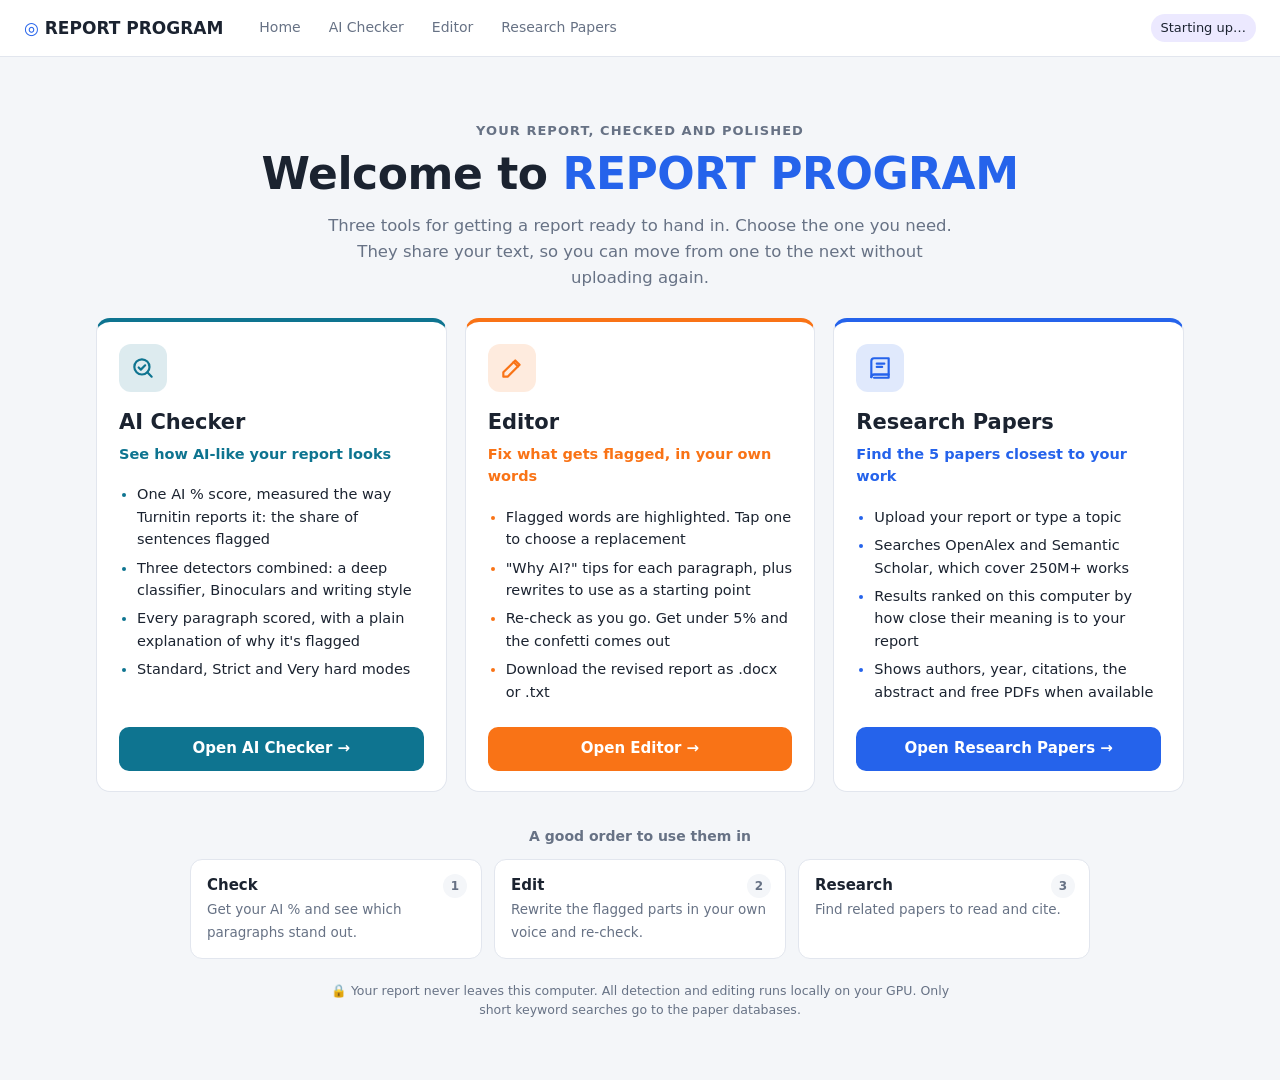
==== static/home.html @ beb29625 "Add home page, fix-all editing, and recalibrated Turnitin-style scoring Home and navigation - New "W" ====
<!doctype html>
<html lang="en">
<head>
  <meta charset="utf-8">
  <meta name="viewport" content="width=device-width, initial-scale=1">
  <title>Report Program</title>
  <meta name="description" content="Check your report for AI writing, edit it in your own words, and find similar research papers.">
  <link rel="stylesheet" href="/static/style.css?v=12">
  <link rel="stylesheet" href="/static/home.css?v=1">
</head>
<body>
<header class="topbar">
  <a class="brand" href="/"><span class="logo">◎</span> REPORT PROGRAM</a>
  <nav class="nav"><a href="/">Home</a><a href="/checker">AI Checker</a><a href="/editor">Editor</a><a href="/papers">Research Papers</a></nav>
  <div id="status" class="status loading">Starting up…</div>
</header>

<main class="home">
  <section class="hero">
    <p class="eyebrow">Your report, checked and polished</p>
    <h1>Welcome to <span>REPORT PROGRAM</span></h1>
    <p class="lead">Three tools for getting a report ready to hand in. Choose the one you need. They share your text, so you can move from one to the next without uploading again.</p>
  </section>

  <section class="tools-grid">
    <article class="tool t-check">
      <div class="tool-icon" aria-hidden="true">
        <svg viewBox="0 0 24 24"><circle cx="11" cy="11" r="7"/><path d="M20 20l-4-4"/><path d="M8 11.5l2 2 4-4"/></svg>
      </div>
      <h2>AI Checker</h2>
      <p class="tag">See how AI-like your report looks</p>
      <ul>
        <li>One AI % score, measured the way Turnitin reports it: the share of sentences flagged</li>
        <li>Three detectors combined: a deep classifier, Binoculars and writing style</li>
        <li>Every paragraph scored, with a plain explanation of why it's flagged</li>
        <li>Standard, Strict and Very hard modes</li>
      </ul>
      <a class="open" href="/checker">Open AI Checker <span aria-hidden="true">→</span></a>
    </article>

    <article class="tool t-edit">
      <div class="tool-icon" aria-hidden="true">
        <svg viewBox="0 0 24 24"><path d="M4 20h4L19 9l-4-4L4 16v4z"/><path d="M13.5 6.5l4 4"/></svg>
      </div>
      <h2>Editor</h2>
      <p class="tag">Fix what gets flagged, in your own words</p>
      <ul>
        <li>Flagged words are highlighted. Tap one to choose a replacement</li>
        <li>"Why AI?" tips for each paragraph, plus rewrites to use as a starting point</li>
        <li>Re-check as you go. Get under 5% and the confetti comes out</li>
        <li>Download the revised report as .docx or .txt</li>
      </ul>
      <a class="open" href="/editor">Open Editor <span aria-hidden="true">→</span></a>
    </article>

    <article class="tool t-papers">
      <div class="tool-icon" aria-hidden="true">
        <svg viewBox="0 0 24 24"><path d="M4 5.5A2.5 2.5 0 016.5 3H20v15H6.5A2.5 2.5 0 004 20.5v-15z"/><path d="M4 20.5A2.5 2.5 0 016.5 18H20v3H6.5"/><path d="M9 8h7M9 11h5"/></svg>
      </div>
      <h2>Research Papers</h2>
      <p class="tag">Find the 5 papers closest to your work</p>
      <ul>
        <li>Upload your report or type a topic</li>
        <li>Searches OpenAlex and Semantic Scholar, which cover 250M+ works</li>
        <li>Results ranked on this computer by how close their meaning is to your report</li>
        <li>Shows authors, year, citations, the abstract and free PDFs when available</li>
      </ul>
      <a class="open" href="/papers">Open Research Papers <span aria-hidden="true">→</span></a>
    </article>
  </section>

  <section class="flow">
    <h3>A good order to use them in</h3>
    <ol>
      <li><b>Check</b><span>Get your AI % and see which paragraphs stand out.</span></li>
      <li><b>Edit</b><span>Rewrite the flagged parts in your own voice and re-check.</span></li>
      <li><b>Research</b><span>Find related papers to read and cite.</span></li>
    </ol>
  </section>

  <p class="privacy muted tiny">🔒 Your report never leaves this computer. All detection and editing runs locally on your GPU. Only short keyword searches go to the paper databases.</p>
</main>

<script src="/static/nav.js?v=1"></script>
<script>
  (async function poll() {
    try {
      const r = await fetch("/api/health").then((r) => r.json());
      const s = document.getElementById("status");
      if (r.ready) { s.textContent = `Ready (${r.device.toUpperCase()})`; s.className = "status ready"; return; }
      s.textContent = "Loading detection models…";
    } catch {}
    setTimeout(poll, 2000);
  })();
</script>
</body>
</html>
---- static/style.css ----
:root {
  --bg: #f4f6f9; --card: #fff; --ink: #1b2330; --muted: #677285; --line: #e2e6ee;
  --accent: #2563eb; --accent-ink: #fff;
  /* "Report style" palette: cyan = likely AI, lavender = borderline, orange = word to fix, green = changed */
  --ai: #dff3fb; --ai-strong: #0e7490; --mid: #ece9ff; --mid-strong: #6d5bd0;
  --ok: #16a34a; --hl-word: #f97316; --applied: #dcfce7;
  --word-bg: #ffe0c2; --word-bg-soft: #fff0e1; --word-bg-hover: #ffd0a3; --word-ink: #7a3300;
}
@media (prefers-color-scheme: dark) {
  :root {
    --bg: #11151c; --card: #1a202a; --ink: #e7ebf2; --muted: #98a2b3; --line: #2a3240;
    --ai: #12343f; --ai-strong: #22d3ee; --mid: #2b2650; --mid-strong: #a99bff;
    --ok: #22c55e; --hl-word: #fb923c; --applied: #173b2a;
    --word-bg: #5a3214; --word-bg-soft: #43270f; --word-bg-hover: #6e3d18; --word-ink: #ffe6cf;
  }
}
* { box-sizing: border-box; }
[hidden] { display: none !important; }
/* one page, two modes (set on <html data-page>) */
[data-page="checker"] .editor-only, [data-page="checker"] .rw-actions, [data-page="checker"] .cand-orig, [data-page="checker"] .cand { display: none !important; }
[data-page="editor"] .checker-only { display: none !important; }
a.brand { color: var(--ink); text-decoration: none; }
.confetti { position: fixed; inset: 0; width: 100vw; height: 100vh; pointer-events: none; z-index: 50; }
body { margin: 0; background: var(--bg); color: var(--ink); font: 15px/1.55 system-ui, -apple-system, "Segoe UI", sans-serif; }
button, select, textarea, input { font: inherit; color: inherit; }
.muted { color: var(--muted); } .tiny { font-size: 12.5px; }
.topbar { display: flex; justify-content: space-between; align-items: center; padding: 12px 24px; background: var(--card); border-bottom: 1px solid var(--line); position: sticky; top: 0; z-index: 5; }
.brand { font-weight: 700; font-size: 17px; } .logo { color: var(--accent); }
.status { font-size: 13px; padding: 4px 10px; border-radius: 99px; background: var(--mid); }
.status.ready { background: var(--applied); }
main { max-width: 1280px; margin: 0 auto; padding: 24px 16px 60px; }
.card { background: var(--card); border: 1px solid var(--line); border-radius: 12px; padding: 18px 20px; margin-bottom: 16px; }
#submit { max-width: 820px; margin: 30px auto; }
h1 { margin: 0 0 6px; font-size: 24px; } h3 { margin: 0 0 10px; font-size: 15px; }
.drop { display: block; border: 2px dashed var(--line); border-radius: 10px; padding: 26px; text-align: center; cursor: pointer; margin: 16px 0 12px; }
.drop.over { border-color: var(--accent); background: color-mix(in srgb, var(--accent) 8%, transparent); }
.drop span { display: block; margin-top: 4px; }
textarea#input { width: 100%; min-height: 220px; border: 1px solid var(--line); border-radius: 10px; padding: 12px; background: transparent; resize: vertical; }
.row { display: flex; gap: 10px; align-items: center; flex-wrap: wrap; margin-top: 12px; }
.row #wc { margin-left: auto; }
button { border: 1px solid var(--line); background: var(--card); border-radius: 8px; padding: 7px 14px; cursor: pointer; }
button:hover { border-color: var(--accent); }
button.primary { background: var(--accent); color: var(--accent-ink); border-color: var(--accent); font-weight: 600; }
button.primary:disabled { opacity: .5; cursor: not-allowed; }
button.small { padding: 4px 10px; font-size: 13px; }
select { border: 1px solid var(--line); border-radius: 8px; padding: 6px 8px; background: var(--card); margin-left: 6px; }

.report-grid { display: grid; grid-template-columns: minmax(0, 1fr) 340px; gap: 20px; align-items: start; }
@media (max-width: 900px) { .report-grid { grid-template-columns: 1fr; } }
.doc-toolbar { display: flex; justify-content: space-between; align-items: center; flex-wrap: wrap; gap: 8px; margin-bottom: 10px; }
.legend { display: flex; gap: 14px; font-size: 13px; color: var(--muted); flex-wrap: wrap; }
.sw { display: inline-block; width: 14px; height: 10px; border-radius: 3px; margin-right: 5px; vertical-align: middle; }
.sw.high { background: var(--ai); border: 1px solid var(--ai-strong); } .sw.mid { background: var(--mid); border: 1px solid var(--mid-strong); }
.uline { display: inline-block; padding: 0 4px; margin-right: 5px; border-radius: 4px; background: var(--word-bg); color: var(--word-ink); border-bottom: 2px solid var(--hl-word); font: 600 11px/1.4 system-ui, sans-serif; font-style: normal; }
.tools { display: flex; gap: 8px; }
.doc { background: var(--card); border: 1px solid var(--line); border-radius: 12px; padding: 24px 32px; min-height: 60vh; font: 16px/1.85 Georgia, "Times New Roman", serif; }
@media (max-width: 600px) { .doc { padding: 16px; } }
.pbody { white-space: pre-wrap; }
.editor { width: 100%; resize: vertical; white-space: pre-wrap; }

/* paragraphs */
/* whole paragraphs are tinted by their AI score (no sentence-by-sentence colouring) */
.para { border-left: 4px solid transparent; border-radius: 0 10px 10px 0; padding: 10px 16px 12px; margin: 0 0 14px; }
.para.lvl-high { border-left-color: var(--ai-strong); background: var(--ai); }
.para.lvl-mid { border-left-color: var(--mid-strong); background: var(--mid); }
.para.lvl-low { border-left-color: var(--ok); }
/* "Flagged only" view */
.view-toggle { display: inline-flex; background: var(--card); border: 1px solid var(--line); border-radius: 10px; padding: 3px; gap: 3px; margin-bottom: 10px; }
.view-toggle button { border: 0; background: transparent; border-radius: 7px; padding: 6px 12px; font-size: 14px; color: var(--muted); }
.view-toggle button.on { background: var(--bg); color: var(--ink); font-weight: 600; }
.view-toggle .pill { margin-left: 4px; }
.where { font-size: 12.5px; color: var(--muted); max-width: 45%; overflow: hidden; text-overflow: ellipsis; white-space: nowrap; }
.gap { display: block; width: 100%; margin: 0 0 14px; padding: 6px 10px; border: 1px dashed var(--line); border-radius: 8px; background: transparent;
  color: var(--muted); font: 13px/1.4 system-ui, -apple-system, "Segoe UI", sans-serif; text-align: center; cursor: pointer; }
.gap:hover { color: var(--ink); border-color: var(--accent); }
.all-clear { display: flex; flex-wrap: wrap; gap: 10px; align-items: center; padding: 18px; border-radius: 10px; background: var(--applied); font: 15px/1.5 system-ui, -apple-system, "Segoe UI", sans-serif; }
.all-clear button { margin-left: auto; }
.para.excluded { border-left: 4px dashed var(--line); color: var(--muted); }
.excl { color: var(--muted); text-decoration: underline dotted var(--line); text-underline-offset: 4px; }
.badge.none { background: var(--bg); color: var(--muted); font-weight: 500; }
.para-head { display: flex; align-items: center; gap: 10px; flex-wrap: wrap; margin-bottom: 2px; font: 13px/1.4 system-ui, -apple-system, "Segoe UI", sans-serif; }
.para-head button { font-size: 12.5px; padding: 3px 10px; }
.badge { display: inline-block; font: 600 12px/1.5 system-ui, sans-serif; padding: 1px 8px; border-radius: 99px; white-space: nowrap; }
.badge.high { background: var(--ai); color: var(--ai-strong); }
.badge.mid { background: var(--mid); color: var(--mid-strong); }
.badge.low { background: var(--applied); color: var(--ok); }
.rw-panel { margin-top: 10px; background: var(--bg); border: 1px solid var(--line); border-radius: 10px; padding: 12px 14px; font: 14px/1.5 system-ui, -apple-system, "Segoe UI", sans-serif; }
.rw-panel h4 { margin: 0 0 6px; font-size: 14px; }
.rw-panel ul { margin: 0 0 10px; padding-left: 18px; }
.rw-panel li { margin: 3px 0; }
.rw-actions { display: flex; gap: 10px; align-items: center; flex-wrap: wrap; }
.cand-orig { margin: 10px 0 6px; }
.cand { background: var(--card); border: 1px solid var(--line); border-radius: 8px; padding: 10px 12px; margin-top: 8px; }
.cand-top { display: flex; gap: 8px; align-items: center; flex-wrap: wrap; }
.cand-top .use-btn { margin-left: auto; }
.cand p { margin: 8px 0 0; font: 15px/1.7 Georgia, "Times New Roman", serif; }
.note { margin-top: 6px; font-size: 12.5px; color: var(--mid-strong); }
.para-list li { display: flex; gap: 6px; align-items: baseline; }

.fix-all { background: var(--hl-word); border-color: var(--hl-word); color: #fff; font-weight: 600; }
.fix-all:hover { filter: brightness(1.07); border-color: var(--hl-word); }
.fix-all:disabled { background: var(--applied); border-color: var(--applied); color: var(--ok); cursor: default; filter: none; }
.fix-n { display: inline-block; min-width: 20px; padding: 0 6px; margin-left: 4px; border-radius: 99px; background: rgba(255,255,255,.28); font-size: 12px; line-height: 18px; }
@media (prefers-color-scheme: dark) { .fix-all:not(:disabled) { color: #1a1206; } .fix-n { background: rgba(0,0,0,.18); } }
.stale-actions { display: flex; gap: 8px; flex-wrap: wrap; }
.btn-link { border: 1px solid var(--line); background: var(--card); border-radius: 8px; padding: 7px 14px; color: var(--accent); text-decoration: none; font-size: 15px; }
.btn-link:hover { border-color: var(--accent); }
.tools { flex-wrap: wrap; }

/* nav */
.nav { display: flex; gap: 4px; margin-right: auto; margin-left: 24px; }
.nav a { color: var(--muted); text-decoration: none; padding: 5px 12px; border-radius: 8px; font-size: 14px; }
.nav a.on, .nav a:hover { color: var(--ink); background: var(--bg); }
.nav a { white-space: nowrap; }
@media (max-width: 600px) {
  .topbar { flex-wrap: wrap; gap: 8px; padding: 10px 16px; }
  .nav { order: 3; width: 100%; margin: 0; overflow-x: auto; scrollbar-width: none; }
  .nav a { padding: 5px 10px; font-size: 13.5px; }
  .status { margin-left: auto; }
}
.s-high { background: var(--ai); border-radius: 3px; }
.s-mid { background: var(--mid); border-radius: 3px; }
/* words with suggestions: highlighted chip + ▾ so it's obvious you can tap them */
.w { background: var(--word-bg); color: var(--word-ink); border-bottom: 2px solid var(--hl-word); border-radius: 4px; padding: 0 2px; cursor: pointer; transition: background .15s; -webkit-tap-highlight-color: transparent; }
.w::after { content: "\25BE"; font: 700 .7em/1 system-ui, sans-serif; margin-left: 2px; color: var(--hl-word); vertical-align: .1em; }
.w.sev-medium { background: var(--word-bg-soft); border-bottom-style: dashed; }
.w:hover, .w.active { background: var(--word-bg-hover); }
.w.active { outline: 2px solid var(--hl-word); outline-offset: 1px; }
.w.applied { background: var(--applied); color: inherit; border-bottom-color: var(--ok); }
.w.applied::after { content: "\2713"; color: var(--ok); }
.stale { display: flex; justify-content: space-between; align-items: center; gap: 10px; background: var(--mid); border-radius: 10px; padding: 8px 12px; margin-bottom: 10px; font-size: 14px; }

.score-card { display: flex; gap: 16px; align-items: center; }
/* summary bar at the top of the report: score first, then the text */
.summary { display: grid; grid-template-columns: minmax(0, 1.1fr) minmax(0, 1fr); gap: 28px; align-items: center; }
.summary .gauge { flex: none; }
.summary .score-text .big { font-size: 18px; }
.summary .breakdown h3 { margin-bottom: 2px; }
.summary .gauge { width: 124px; height: 124px; }
.para-counts { margin-top: 8px; display: flex; gap: 6px; flex-wrap: wrap; }
@media (max-width: 760px) { .summary { grid-template-columns: 1fr; gap: 16px; } }
.gauge { position: relative; width: 112px; height: 112px; flex: none; }
.gauge svg { transform: rotate(-90deg); width: 100%; height: 100%; }
.gauge circle { fill: none; stroke-width: 11; }
.gauge .track { stroke: var(--line); }
.gauge .arc { stroke: var(--ai-strong); stroke-linecap: round; stroke-dasharray: 326.7; stroke-dashoffset: 326.7; transition: stroke-dashoffset .8s, stroke .3s; }
.gauge-label { position: absolute; inset: 0; display: flex; align-items: center; justify-content: center; gap: 1px; font-size: 32px; font-weight: 800; }
.gauge-label small { font-size: 16px; }
.score-text .big { font-weight: 600; }
.sig { display: flex; justify-content: space-between; font-size: 13.5px; margin-top: 8px; }
.bar { height: 7px; background: var(--line); border-radius: 9px; overflow: hidden; margin-top: 4px; }
.bar i { display: block; height: 100%; background: var(--ai-strong); width: 0; transition: width .6s; }
.pill { background: var(--line); border-radius: 99px; padding: 1px 8px; font-size: 12px; margin-left: 4px; }
.warn { background: var(--mid); border-radius: 10px; padding: 10px 12px; font-size: 13.5px; margin-bottom: 16px; }
.sugg-list { padding-left: 18px; margin: 0; max-height: 360px; overflow: auto; font-size: 13.5px; }
.sugg-list li { margin: 4px 0; cursor: pointer; }
.sugg-list li:hover { color: var(--accent); }
.sugg-list li.done { color: var(--ok); text-decoration: line-through; }

.pop { position: absolute; z-index: 20; background: var(--card); border: 1px solid var(--line); border-radius: 10px; box-shadow: 0 10px 30px rgba(0,0,0,.18); min-width: 230px; max-width: 320px; padding: 6px; font-size: 14px; }
.pop .pop-head { padding: 6px 8px 0; font-size: 13.5px; }
.pop .why { color: var(--muted); font-size: 12px; padding: 2px 8px 6px; border-bottom: 1px solid var(--line); margin-bottom: 4px; }
@media (max-width: 600px) { .pop { max-width: calc(100vw - 16px); } .pop button { padding: 10px 12px; } }
.pop button { display: block; width: 100%; text-align: left; border: 0; background: transparent; padding: 7px 10px; border-radius: 6px; }
.pop button:hover, .pop button:focus { background: color-mix(in srgb, var(--accent) 12%, transparent); outline: none; }
.pop .orig { color: var(--muted); border-top: 1px solid var(--line); margin-top: 4px; border-radius: 0 0 6px 6px; }
.pop .custom { display: flex; gap: 6px; padding: 6px 4px 2px; border-top: 1px solid var(--line); margin-top: 4px; }
.pop .custom input { flex: 1; min-width: 0; border: 1px solid var(--line); border-radius: 6px; padding: 5px 8px; background: transparent; }
.pop .custom button { width: auto; border: 1px solid var(--line); }
.busy { position: fixed; inset: 0; background: rgba(10,14,20,.45); display: grid; place-content: center; justify-items: center; color: #fff; z-index: 30; gap: 14px; }
.spinner { width: 44px; height: 44px; border: 4px solid rgba(255,255,255,.3); border-top-color: #fff; border-radius: 50%; animation: spin 1s linear infinite; }
@keyframes spin { to { transform: rotate(360deg); } }
---- static/home.css ----
.home { max-width: 1120px; }
.hero { text-align: center; padding: 40px 8px 28px; }
.eyebrow { margin: 0 0 8px; color: var(--muted); font-size: 13px; letter-spacing: .08em; text-transform: uppercase; font-weight: 600; }
.hero h1 { font-size: clamp(28px, 5vw, 44px); line-height: 1.15; margin: 0 0 14px; letter-spacing: -.01em; }
.hero h1 span { color: var(--accent); white-space: nowrap; }
.lead { max-width: 640px; margin: 0 auto; color: var(--muted); font-size: 16.5px; }

.tools-grid { display: grid; grid-template-columns: repeat(3, minmax(0, 1fr)); gap: 18px; }
@media (max-width: 920px) { .tools-grid { grid-template-columns: 1fr; max-width: 560px; margin: 0 auto; } }

.tool { --c: var(--accent); --c-bg: color-mix(in srgb, var(--c) 14%, transparent);
  background: var(--card); border: 1px solid var(--line); border-top: 4px solid var(--c); border-radius: 14px;
  padding: 22px 22px 20px; display: flex; flex-direction: column; transition: transform .15s, box-shadow .15s, border-color .15s; }
.tool:hover { transform: translateY(-3px); box-shadow: 0 10px 28px rgba(0, 0, 0, .10); border-color: var(--c); }
.t-check { --c: var(--ai-strong); }
.t-edit { --c: var(--hl-word); }
.t-papers { --c: var(--accent); }
.tool-icon { width: 48px; height: 48px; border-radius: 12px; background: var(--c-bg); display: grid; place-content: center; margin-bottom: 14px; }
.tool-icon svg { width: 26px; height: 26px; fill: none; stroke: var(--c); stroke-width: 2; stroke-linecap: round; stroke-linejoin: round; }
.tool h2 { margin: 0; font-size: 21px; }
.tool .tag { margin: 4px 0 12px; color: var(--c); font-weight: 600; font-size: 14.5px; }
.tool ul { margin: 0 0 18px; padding-left: 18px; color: var(--ink); font-size: 14.5px; line-height: 1.55; flex: 1; }
.tool li { margin: 6px 0; }
.tool li::marker { color: var(--c); }
.open { display: block; text-align: center; padding: 10px 14px; border-radius: 10px; background: var(--c); color: #fff; font-weight: 600; text-decoration: none; }
.open:hover { filter: brightness(1.08); }
.open span { display: inline-block; transition: transform .15s; }
.open:hover span { transform: translateX(3px); }
@media (prefers-color-scheme: dark) { .open { color: #10141b; } }

.flow { margin: 34px auto 10px; max-width: 900px; text-align: center; }
.flow h3 { color: var(--muted); font-size: 14px; font-weight: 600; margin: 0 0 12px; }
.flow ol { list-style: none; padding: 0; margin: 0; display: grid; grid-template-columns: repeat(3, minmax(0, 1fr)); gap: 12px; counter-reset: step; }
@media (max-width: 700px) { .flow ol { grid-template-columns: 1fr; } }
.flow li { counter-increment: step; background: var(--card); border: 1px solid var(--line); border-radius: 12px; padding: 14px 16px; text-align: left; position: relative; }
.flow li::before { content: counter(step); position: absolute; top: 14px; right: 14px; width: 24px; height: 24px; border-radius: 50%;
  background: var(--bg); color: var(--muted); display: grid; place-content: center; font-size: 12px; font-weight: 700; }
.flow li b { display: block; font-size: 15px; }
.flow li span { color: var(--muted); font-size: 13.5px; }
.privacy { text-align: center; margin: 22px auto 0; max-width: 640px; }
@media (prefers-reduced-motion: reduce) { .tool, .open span { transition: none; } .tool:hover { transform: none; } }
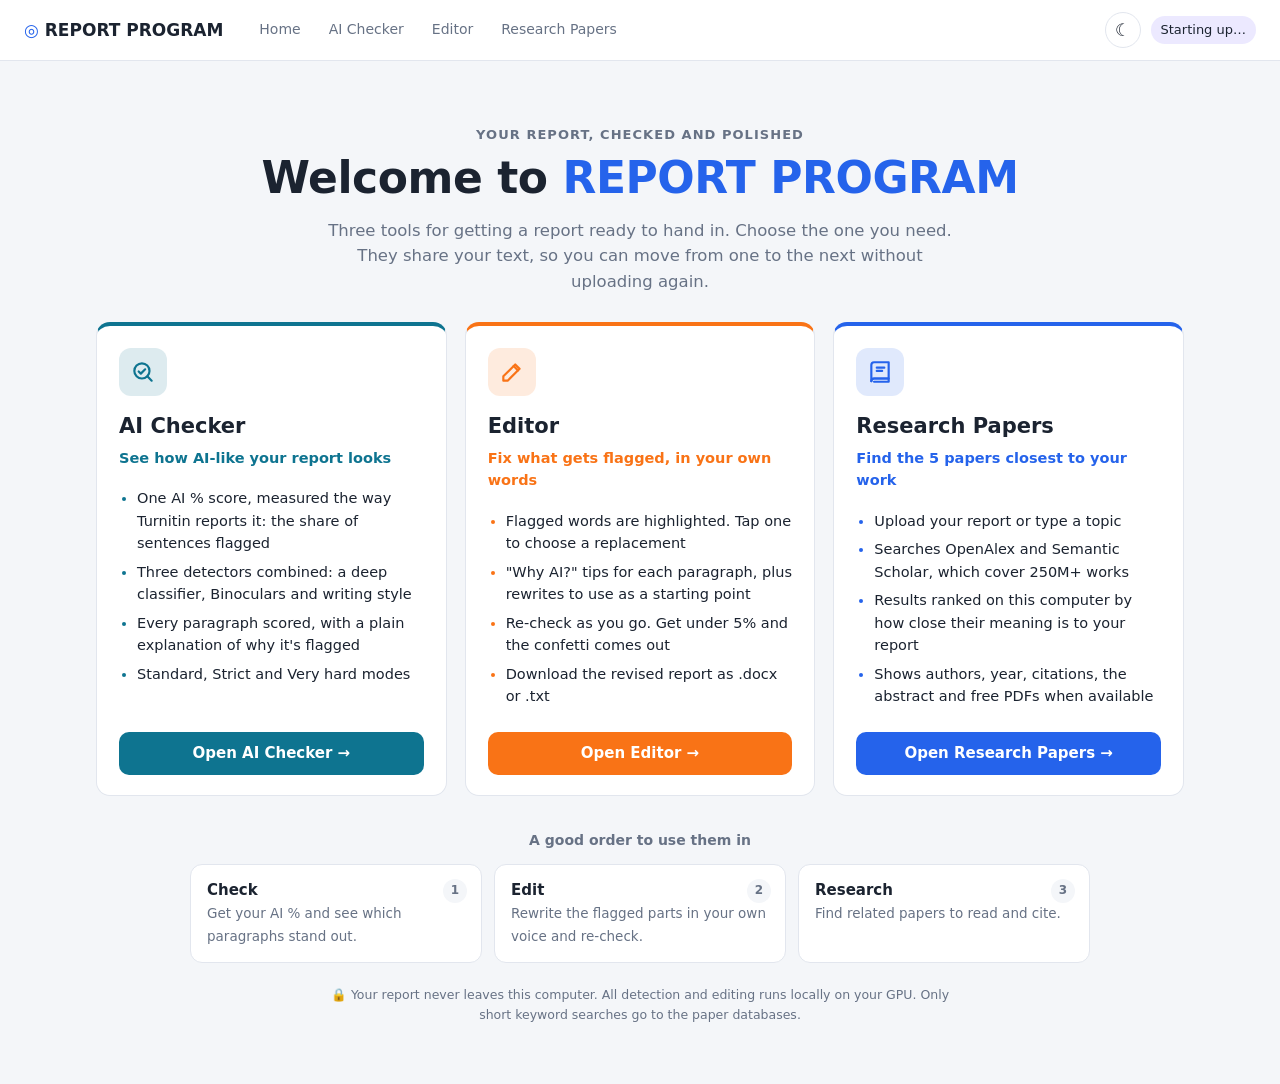
==== commit 97e2593c: "Add security hardening, similarity check, phone access and 2026 re-test Security - Saved reports mov" ====
--- a/static/home.html
+++ b/static/home.html
@@ -3,10 +3,12 @@
 <head>
   <meta charset="utf-8">
   <meta name="viewport" content="width=device-width, initial-scale=1">
+  <link rel="icon" href="/static/icon.png">
+  <script src="/static/boot.js?v=1"></script>
   <title>Report Program</title>
   <meta name="description" content="Check your report for AI writing, edit it in your own words, and find similar research papers.">
-  <link rel="stylesheet" href="/static/style.css?v=12">
-  <link rel="stylesheet" href="/static/home.css?v=1">
+  <link rel="stylesheet" href="/static/style.css?v=18">
+  <link rel="stylesheet" href="/static/home.css?v=4">
 </head>
 <body>
 <header class="topbar">
@@ -20,6 +22,26 @@
     <p class="eyebrow">Your report, checked and polished</p>
     <h1>Welcome to <span>REPORT PROGRAM</span></h1>
     <p class="lead">Three tools for getting a report ready to hand in. Choose the one you need. They share your text, so you can move from one to the next without uploading again.</p>
+  </section>
+
+  <section id="saved" class="saved" hidden aria-labelledby="savedTitle">
+    <div class="saved-head">
+      <h2 id="savedTitle">Your saved reports <span class="pill" id="savedCount"></span></h2>
+      <span class="muted tiny">Stored on this computer until you delete them</span>
+    </div>
+    <div class="saved-tools">
+      <input id="savedSearch" type="search" placeholder="Search saved reports" aria-label="Search saved reports">
+      <label class="muted tiny">Sort
+        <select id="savedSort" aria-label="Sort saved reports">
+          <option value="updated">Recently saved</option>
+          <option value="title">Name (A–Z)</option>
+          <option value="ai_high">AI % (highest first)</option>
+          <option value="ai_low">AI % (lowest first)</option>
+          <option value="created">Oldest first</option>
+        </select>
+      </label>
+    </div>
+    <ul id="savedList" class="saved-list"></ul>
   </section>
 
   <section class="tools-grid">
@@ -81,17 +103,7 @@
   <p class="privacy muted tiny">🔒 Your report never leaves this computer. All detection and editing runs locally on your GPU. Only short keyword searches go to the paper databases.</p>
 </main>
 
-<script src="/static/nav.js?v=1"></script>
-<script>
-  (async function poll() {
-    try {
-      const r = await fetch("/api/health").then((r) => r.json());
-      const s = document.getElementById("status");
-      if (r.ready) { s.textContent = `Ready (${r.device.toUpperCase()})`; s.className = "status ready"; return; }
-      s.textContent = "Loading detection models…";
-    } catch {}
-    setTimeout(poll, 2000);
-  })();
-</script>
+<script src="/static/nav.js?v=3"></script>
+<script src="/static/home.js?v=3"></script>
 </body>
 </html>
--- a/static/style.css
+++ b/static/style.css
@@ -5,15 +5,30 @@
   --ai: #dff3fb; --ai-strong: #0e7490; --mid: #ece9ff; --mid-strong: #6d5bd0;
   --ok: #16a34a; --hl-word: #f97316; --applied: #dcfce7;
   --word-bg: #ffe0c2; --word-bg-soft: #fff0e1; --word-bg-hover: #ffd0a3; --word-ink: #7a3300;
+  --on-fill: #fff; --chip-on-fill: rgba(255,255,255,.28);  /* text / chips on solid coloured buttons */
+  color-scheme: light;
+}
+/* Dark theme: follows the system unless the user picked a theme with the switch
+   (stored as <html data-theme="light|dark">, see static/nav.js). */
+:root[data-theme="dark"] {
+  --bg: #11151c; --card: #1a202a; --ink: #e7ebf2; --muted: #98a2b3; --line: #2a3240;
+  --ai: #12343f; --ai-strong: #22d3ee; --mid: #2b2650; --mid-strong: #a99bff;
+  --ok: #22c55e; --hl-word: #fb923c; --applied: #173b2a;
+  --word-bg: #5a3214; --word-bg-soft: #43270f; --word-bg-hover: #6e3d18; --word-ink: #ffe6cf;
+  --on-fill: #10141b; --chip-on-fill: rgba(0,0,0,.18);
+  color-scheme: dark;
 }
 @media (prefers-color-scheme: dark) {
-  :root {
+  :root:not([data-theme="light"]) {
     --bg: #11151c; --card: #1a202a; --ink: #e7ebf2; --muted: #98a2b3; --line: #2a3240;
     --ai: #12343f; --ai-strong: #22d3ee; --mid: #2b2650; --mid-strong: #a99bff;
     --ok: #22c55e; --hl-word: #fb923c; --applied: #173b2a;
     --word-bg: #5a3214; --word-bg-soft: #43270f; --word-bg-hover: #6e3d18; --word-ink: #ffe6cf;
+    --on-fill: #10141b; --chip-on-fill: rgba(0,0,0,.18);
+    color-scheme: dark;
   }
 }
+body { background: var(--bg); }
 * { box-sizing: border-box; }
 [hidden] { display: none !important; }
 /* one page, two modes (set on <html data-page>) */
@@ -100,8 +115,11 @@
 .fix-all { background: var(--hl-word); border-color: var(--hl-word); color: #fff; font-weight: 600; }
 .fix-all:hover { filter: brightness(1.07); border-color: var(--hl-word); }
 .fix-all:disabled { background: var(--applied); border-color: var(--applied); color: var(--ok); cursor: default; filter: none; }
-.fix-n { display: inline-block; min-width: 20px; padding: 0 6px; margin-left: 4px; border-radius: 99px; background: rgba(255,255,255,.28); font-size: 12px; line-height: 18px; }
-@media (prefers-color-scheme: dark) { .fix-all:not(:disabled) { color: #1a1206; } .fix-n { background: rgba(0,0,0,.18); } }
+.fix-n { display: inline-block; min-width: 20px; padding: 0 6px; margin-left: 4px; border-radius: 99px; background: var(--chip-on-fill); font-size: 12px; line-height: 18px; }
+.fix-all:not(:disabled) { color: var(--on-fill); }
+.save-wrap { display: inline-flex; align-items: center; gap: 8px; }
+.save-btn { border-color: var(--accent); color: var(--accent); font-weight: 600; }
+.save-btn.saved { border-color: var(--ok); color: var(--ok); background: var(--applied); }
 .stale-actions { display: flex; gap: 8px; flex-wrap: wrap; }
 .btn-link { border: 1px solid var(--line); background: var(--card); border-radius: 8px; padding: 7px 14px; color: var(--accent); text-decoration: none; font-size: 15px; }
 .btn-link:hover { border-color: var(--accent); }
@@ -170,3 +188,33 @@
 .busy { position: fixed; inset: 0; background: rgba(10,14,20,.45); display: grid; place-content: center; justify-items: center; color: #fff; z-index: 30; gap: 14px; }
 .spinner { width: 44px; height: 44px; border: 4px solid rgba(255,255,255,.3); border-top-color: #fff; border-radius: 50%; animation: spin 1s linear infinite; }
 @keyframes spin { to { transform: rotate(360deg); } }
+.undo-redo { display: inline-flex; border: 1px solid var(--line); border-radius: 8px; overflow: hidden; }
+.icon-btn { border: 0; border-radius: 0; padding: 6px 12px; font-size: 17px; line-height: 1; background: var(--card); }
+.icon-btn + .icon-btn { border-left: 1px solid var(--line); }
+.icon-btn:disabled { color: var(--line); cursor: default; }
+.icon-btn:not(:disabled):hover { background: var(--bg); }
+.theme-btn { margin-left: auto; margin-right: 10px; width: 36px; height: 36px; padding: 0; border-radius: 50%; font-size: 17px; line-height: 1; display: grid; place-content: center; }
+.nav + .theme-btn { margin-left: 0; }
+@media (max-width: 600px) { .theme-btn { margin-right: 0; width: 32px; height: 32px; } }
+/* similarity check */
+.sim-card #simRun { margin-top: 2px; }
+.sim-summary { margin: 10px 0 6px; font-size: 14px; }
+.sim-good { color: var(--ok); }
+.sim-bad { color: #d92d20; font-weight: 600; }
+.sim-list { list-style: none; margin: 0; padding: 0; display: grid; gap: 6px; }
+.sim-item { border: 1px solid var(--line); border-radius: 8px; }
+.sim-item.uncited { border-left: 3px solid #d92d20; }
+.sim-toggle { display: flex; flex-wrap: wrap; gap: 4px 6px; align-items: center; width: 100%; text-align: left; border: 0; background: transparent; padding: 8px 10px; }
+.sim-snip { flex-basis: 100%; font-size: 12.5px; color: var(--muted); }
+.sim-detail { padding: 0 10px 10px; font-size: 13px; }
+.sim-pair { margin: 6px 0; padding: 6px 8px; background: var(--bg); border-radius: 6px; }
+.sim-pair span { display: block; font-size: 11.5px; font-weight: 600; color: var(--muted); text-transform: uppercase; letter-spacing: .04em; }
+.sim-src { margin: 6px 0; }
+.sim-src a { color: var(--accent); }
+.sim-tip { margin: 6px 0 8px; color: var(--ink); }
+.sim-scope { margin-top: 10px; }
+.para.flash { animation: flash 1.4s ease-out; }
+@keyframes flash { 0% { box-shadow: 0 0 0 3px var(--accent); } 100% { box-shadow: 0 0 0 3px transparent; } }
+@media (prefers-reduced-motion: reduce) { .para.flash { animation: none; outline: 2px solid var(--accent); } }
+.accuracy-note { margin: 10px 0 0; }
+.sim-item.similar { opacity: .85; }
--- a/static/home.css
+++ b/static/home.css
@@ -26,7 +26,7 @@
 .open:hover { filter: brightness(1.08); }
 .open span { display: inline-block; transition: transform .15s; }
 .open:hover span { transform: translateX(3px); }
-@media (prefers-color-scheme: dark) { .open { color: #10141b; } }
+.open { color: var(--on-fill); }
 
 .flow { margin: 34px auto 10px; max-width: 900px; text-align: center; }
 .flow h3 { color: var(--muted); font-size: 14px; font-weight: 600; margin: 0 0 12px; }
@@ -39,3 +39,26 @@
 .flow li span { color: var(--muted); font-size: 13.5px; }
 .privacy { text-align: center; margin: 22px auto 0; max-width: 640px; }
 @media (prefers-reduced-motion: reduce) { .tool, .open span { transition: none; } .tool:hover { transform: none; } }
+
+/* saved reports */
+.saved { max-width: 900px; margin: 0 auto 28px; }
+.saved-head { display: flex; align-items: baseline; justify-content: space-between; gap: 10px; flex-wrap: wrap; margin-bottom: 10px; }
+.saved-head h2 { margin: 0; font-size: 19px; }
+.saved-list { list-style: none; margin: 0; padding: 0; display: grid; gap: 10px; }
+.saved-item { display: flex; align-items: center; gap: 14px; background: var(--card); border: 1px solid var(--line); border-left: 4px solid var(--accent); border-radius: 0 12px 12px 0; padding: 12px 16px; flex-wrap: wrap; }
+.saved-main { flex: 1; min-width: 200px; }
+.saved-title { font-weight: 600; font-size: 15.5px; overflow: hidden; text-overflow: ellipsis; white-space: nowrap; }
+.saved-meta { display: flex; gap: 8px; align-items: center; flex-wrap: wrap; color: var(--muted); font-size: 13px; margin-top: 3px; }
+.saved-actions { display: flex; gap: 8px; align-items: center; }
+.saved-actions .continue { background: var(--accent); color: #fff; text-decoration: none; font-weight: 600; font-size: 14px; padding: 7px 14px; border-radius: 8px; }
+.saved-actions .continue:hover { filter: brightness(1.08); }
+.saved-actions .continue { color: var(--on-fill); }
+.saved-actions .delete { color: var(--muted); font-size: 14px; }
+.saved-actions .delete:hover { color: #d92d20; border-color: #d92d20; }
+@media (max-width: 600px) { .saved-actions { width: 100%; } .saved-actions .continue { flex: 1; text-align: center; } }
+.saved-tools { display: flex; gap: 10px; align-items: center; flex-wrap: wrap; margin-bottom: 10px; }
+.saved-tools input[type="search"] { flex: 1; min-width: 180px; border: 1px solid var(--line); border-radius: 8px; padding: 7px 10px; background: var(--card); }
+.saved-tools select { border: 1px solid var(--line); border-radius: 8px; padding: 6px 8px; background: var(--card); margin-left: 4px; }
+.saved-actions .rename { color: var(--muted); font-size: 14px; }
+.rename-input { width: 100%; font: inherit; font-weight: 600; border: 1px solid var(--accent); border-radius: 6px; padding: 3px 8px; background: var(--bg); }
+.saved-empty { padding: 10px 4px; }
